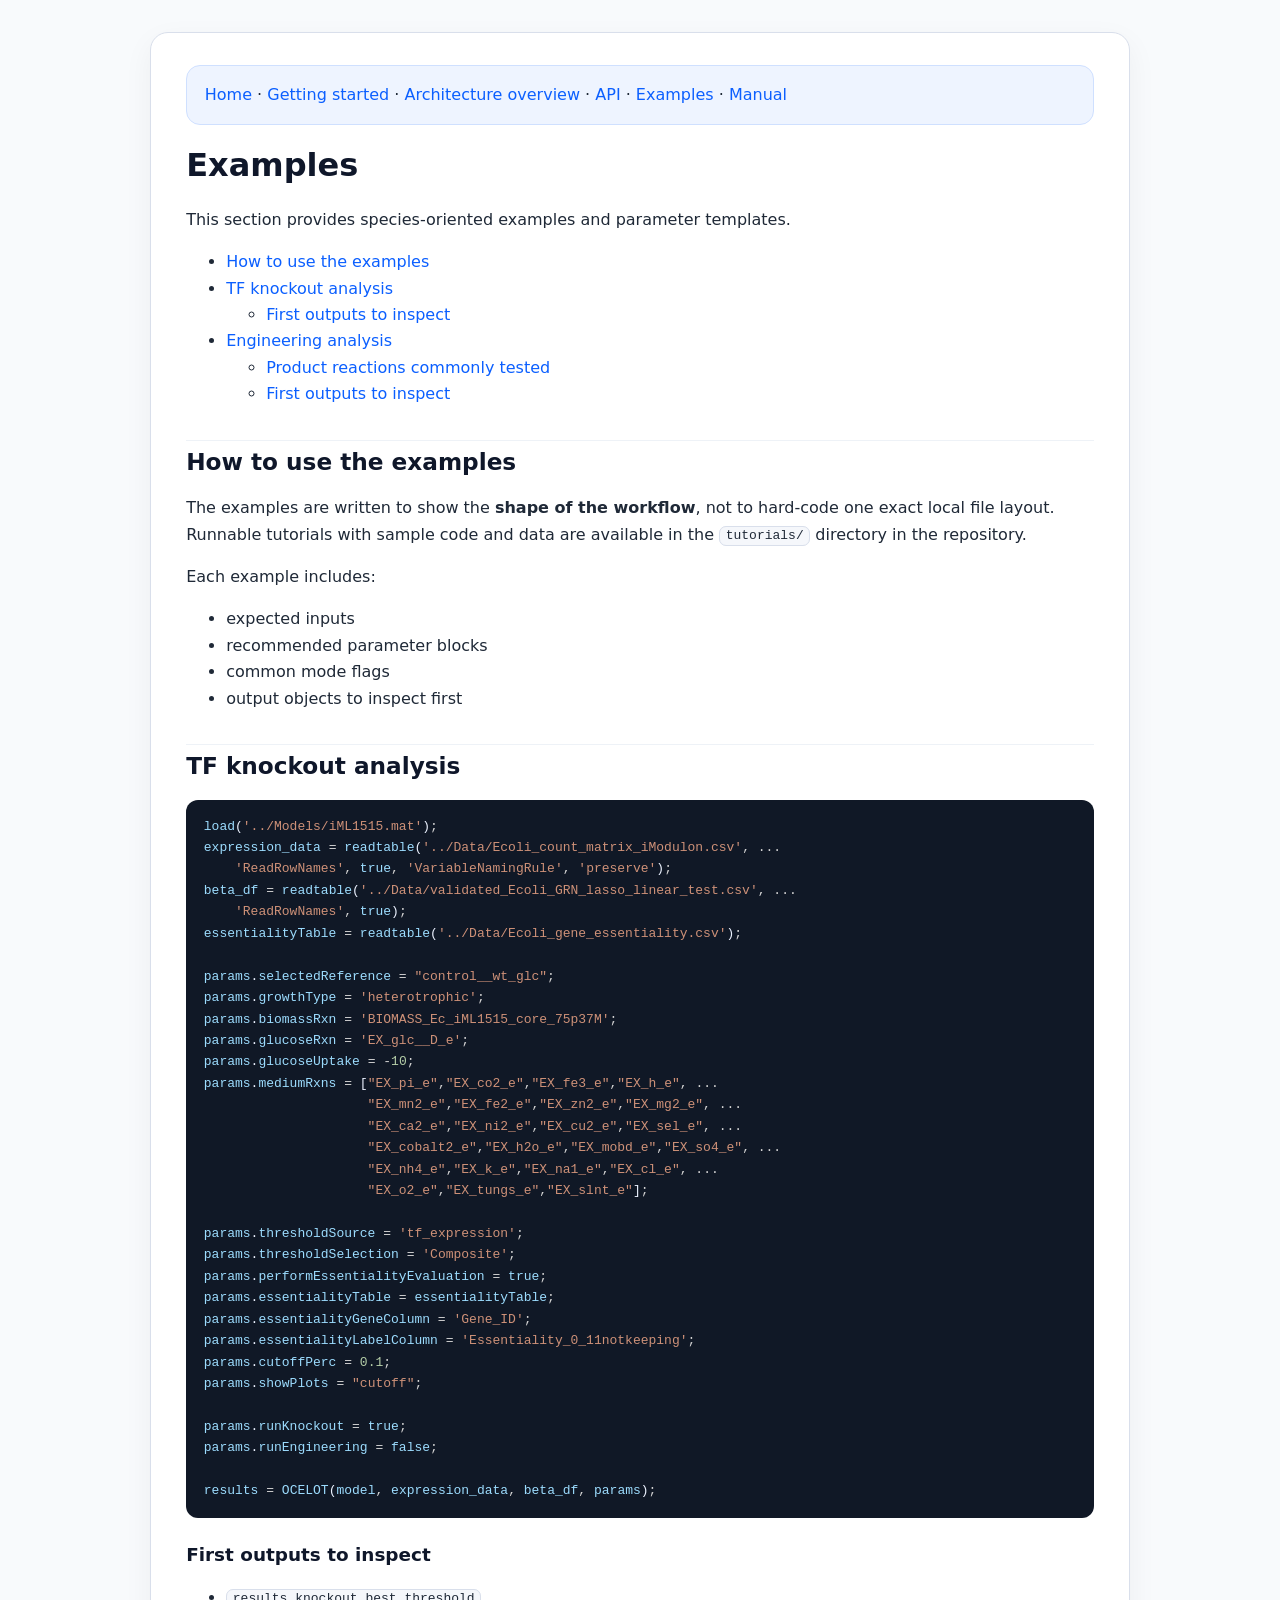
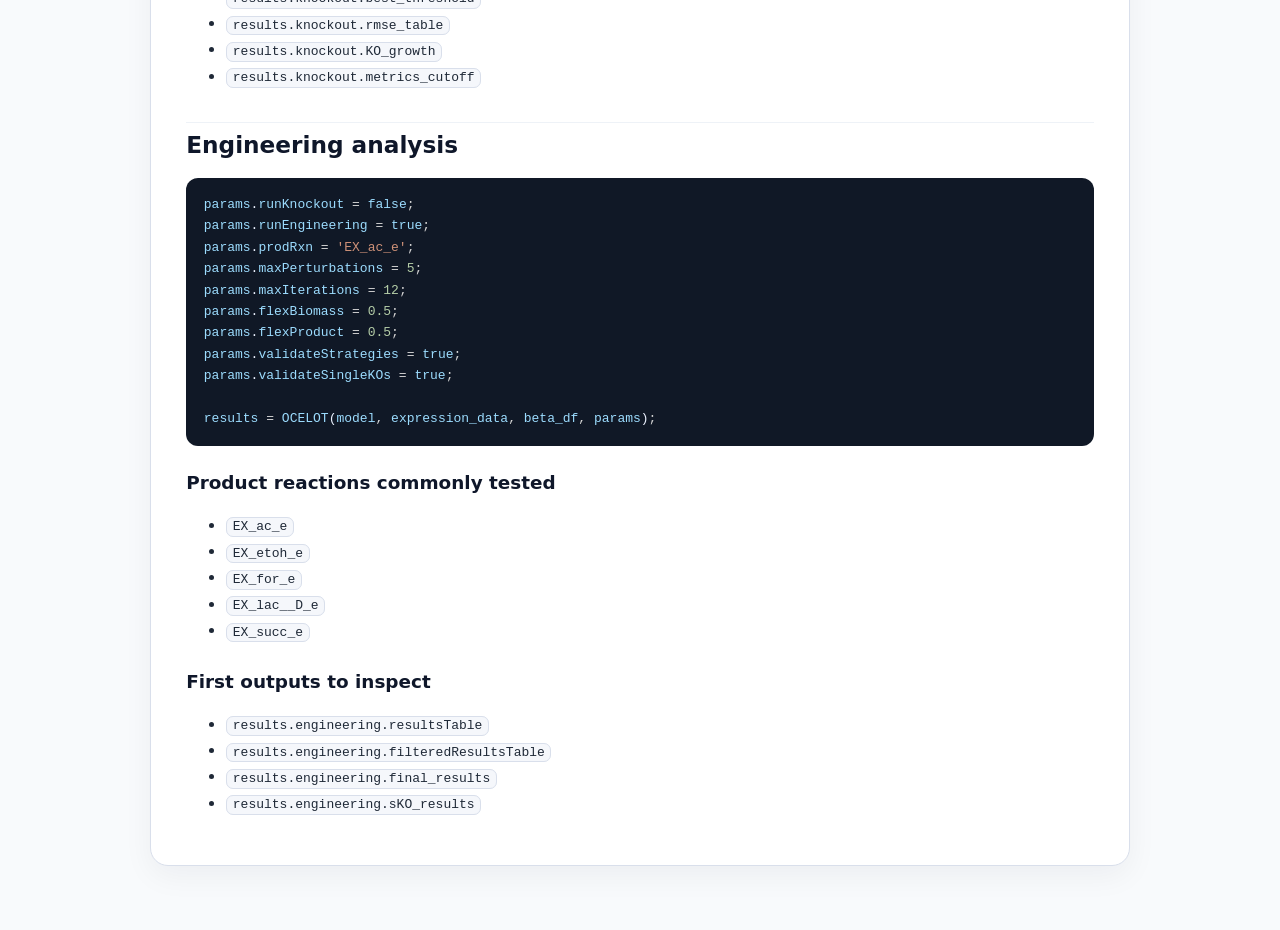
==== docs/examples.html @ 8460e8f6 "feat: upload files" ====
<!DOCTYPE html>
<html xmlns="http://www.w3.org/1999/xhtml" lang="" xml:lang="">
<head>
  <meta charset="utf-8" />
  <meta name="generator" content="pandoc" />
  <meta name="viewport" content="width=device-width, initial-scale=1.0, user-scalable=yes" />
  <title>examples</title>
  <style>
    code{white-space: pre-wrap;}
    span.smallcaps{font-variant: small-caps;}
    div.columns{display: flex; gap: min(4vw, 1.5em);}
    div.column{flex: auto; overflow-x: auto;}
    div.hanging-indent{margin-left: 1.5em; text-indent: -1.5em;}
    /* The extra [class] is a hack that increases specificity enough to
       override a similar rule in reveal.js */
    ul.task-list[class]{list-style: none;}
    ul.task-list li input[type="checkbox"] {
      font-size: inherit;
      width: 0.8em;
      margin: 0 0.8em 0.2em -1.6em;
      vertical-align: middle;
    }
    .display.math{display: block; text-align: center; margin: 0.5rem auto;}
    /* CSS for syntax highlighting */
    pre > code.sourceCode { white-space: pre; position: relative; }
    pre > code.sourceCode > span { line-height: 1.25; }
    pre > code.sourceCode > span:empty { height: 1.2em; }
    .sourceCode { overflow: visible; }
    code.sourceCode > span { color: inherit; text-decoration: inherit; }
    div.sourceCode { margin: 1em 0; }
    pre.sourceCode { margin: 0; }
    @media screen {
    div.sourceCode { overflow: auto; }
    }
    @media print {
    pre > code.sourceCode { white-space: pre-wrap; }
    pre > code.sourceCode > span { display: inline-block; text-indent: -5em; padding-left: 5em; }
    }
    pre.numberSource code
      { counter-reset: source-line 0; }
    pre.numberSource code > span
      { position: relative; left: -4em; counter-increment: source-line; }
    pre.numberSource code > span > a:first-child::before
      { content: counter(source-line);
        position: relative; left: -1em; text-align: right; vertical-align: baseline;
        border: none; display: inline-block;
        -webkit-touch-callout: none; -webkit-user-select: none;
        -khtml-user-select: none; -moz-user-select: none;
        -ms-user-select: none; user-select: none;
        padding: 0 4px; width: 4em;
        color: #aaaaaa;
      }
    pre.numberSource { margin-left: 3em; border-left: 1px solid #aaaaaa;  padding-left: 4px; }
    div.sourceCode
      {   }
    @media screen {
    pre > code.sourceCode > span > a:first-child::before { text-decoration: underline; }
    }
    code span.al { color: #f44747; font-weight: bold; } /* Alert */
    code span.an { color: #4ec9b0; font-style: italic; } /* Annotation */
    code span.at { color: #9cdcfe; } /* Attribute */
    code span.bn { color: #b5cea8; } /* BaseN */
    code span.bu { color: #4ec9b0; } /* BuiltIn */
    code span.cf { color: #c586c0; font-weight: bold; } /* ControlFlow */
    code span.ch { color: #ce9178; } /* Char */
    code span.cn { color: #569cd6; } /* Constant */
    code span.co { color: #6a9955; font-style: italic; } /* Comment */
    code span.cv { color: #6a9955; font-style: italic; } /* CommentVar */
    code span.do { color: #6a9955; font-style: italic; } /* Documentation */
    code span.dt { color: #4ec9b0; } /* DataType */
    code span.dv { color: #b5cea8; } /* DecVal */
    code span.er { color: #f44747; font-weight: bold; } /* Error */
    code span.ex { color: #dcdcaa; } /* Extension */
    code span.fl { color: #b5cea8; } /* Float */
    code span.fu { color: #dcdcaa; } /* Function */
    code span.im { color: #c586c0; } /* Import */
    code span.in { color: #4ec9b0; font-style: italic; } /* Information */
    code span.kw { color: #c586c0; font-weight: bold; } /* Keyword */
    code span.op { color: #d4d4d4; } /* Operator */
    code span.ot { color: #d4d4d4; } /* Other */
    code span.pp { color: #c586c0; } /* Preprocessor */
    code span.sc { color: #d7ba7d; } /* SpecialChar */
    code span.ss { color: #ce9178; } /* SpecialString */
    code span.st { color: #ce9178; } /* String */
    code span.va { color: #9cdcfe; } /* Variable */
    code span.vs { color: #ce9178; } /* VerbatimString */
    code span.wa { color: #dcdcaa; font-style: italic; } /* Warning */
  </style>
  <link rel="stylesheet" href="assets/ocelot-docs.css" />
</head>
<body>
<main>
  
<nav><a href="README.html">Home</a> · <a href="getting-started.html">Getting started</a> · <a href="architecture.html">Architecture overview</a> · <a href="api/index.html">API</a> · <a href="examples.html">Examples</a> · <a href="project-manual.html">Manual</a></nav>

<header id="title-block-header">
<h1 class="title">Examples</h1>
</header>

<p>This section provides species-oriented examples and parameter
templates.</p>

<ul>
<li><a href="#how-to-use-the-examples" id="toc-how-to-use-the-examples">How to use the examples</a></li>
<li><a href="#tf-knockout-analysis" id="toc-tf-knockout-analysis">TF
knockout analysis</a>
<ul>
<li><a href="#first-outputs-to-inspect"
id="toc-first-outputs-to-inspect">First outputs to inspect</a></li>
</ul></li>
<li><a href="#engineering-analysis"
id="toc-engineering-analysis">Engineering analysis</a>
<ul>
<li><a href="#product-reactions-commonly-tested"
id="toc-product-reactions-commonly-tested">Product reactions commonly
tested</a></li>
<li><a href="#first-outputs-to-inspect-1"
id="toc-first-outputs-to-inspect-1">First outputs to inspect</a></li>
</ul></li>
</ul>

<h2 id="how-to-use-the-examples">How to use the examples</h2>
<p>The examples are written to show the <strong>shape of the
workflow</strong>, not to hard-code one exact local file layout.
Runnable tutorials with sample code and data are available in 
the <code>tutorials/</code> directory in the repository. </p>

<p>Each example includes:</p>
<ul>
<li>expected inputs</li>
<li>recommended parameter blocks</li>
<li>common mode flags</li>
<li>output objects to inspect first</li>
</ul>

<h2 id="tf-knockout-analysis">TF knockout analysis</h2>
<div class="sourceCode" id="cb1"><pre
class="sourceCode matlab"><code class="sourceCode matlab"><span id="cb1-1"><a href="#cb1-1" aria-hidden="true" tabindex="-1"></a><span class="va">load</span>(<span class="ss">&#39;../Models/iML1515.mat&#39;</span>)<span class="op">;</span></span>
<span id="cb1-2"><a href="#cb1-2" aria-hidden="true" tabindex="-1"></a><span class="va">expression_data</span> <span class="op">=</span> <span class="va">readtable</span>(<span class="ss">&#39;../Data/Ecoli_count_matrix_iModulon.csv&#39;</span><span class="op">,</span> <span class="op">...</span></span>
<span id="cb1-3"><a href="#cb1-3" aria-hidden="true" tabindex="-1"></a>    <span class="ss">&#39;ReadRowNames&#39;</span><span class="op">,</span> <span class="va">true</span><span class="op">,</span> <span class="ss">&#39;VariableNamingRule&#39;</span><span class="op">,</span> <span class="ss">&#39;preserve&#39;</span>)<span class="op">;</span></span>
<span id="cb1-4"><a href="#cb1-4" aria-hidden="true" tabindex="-1"></a><span class="va">beta_df</span> <span class="op">=</span> <span class="va">readtable</span>(<span class="ss">&#39;../Data/validated_Ecoli_GRN_lasso_linear_test.csv&#39;</span><span class="op">,</span> <span class="op">...</span></span>
<span id="cb1-5"><a href="#cb1-5" aria-hidden="true" tabindex="-1"></a>    <span class="ss">&#39;ReadRowNames&#39;</span><span class="op">,</span> <span class="va">true</span>)<span class="op">;</span></span>
<span id="cb1-6"><a href="#cb1-6" aria-hidden="true" tabindex="-1"></a><span class="va">essentialityTable</span> <span class="op">=</span> <span class="va">readtable</span>(<span class="ss">&#39;../Data/Ecoli_gene_essentiality.csv&#39;</span>)<span class="op">;</span></span>
<span id="cb1-7"><a href="#cb1-7" aria-hidden="true" tabindex="-1"></a></span>
<span id="cb1-8"><a href="#cb1-8" aria-hidden="true" tabindex="-1"></a><span class="va">params</span>.<span class="va">selectedReference</span> <span class="op">=</span> <span class="st">&quot;control__wt_glc&quot;</span><span class="op">;</span></span>
<span id="cb1-9"><a href="#cb1-9" aria-hidden="true" tabindex="-1"></a><span class="va">params</span>.<span class="va">growthType</span> <span class="op">=</span> <span class="ss">&#39;heterotrophic&#39;</span><span class="op">;</span></span>
<span id="cb1-10"><a href="#cb1-10" aria-hidden="true" tabindex="-1"></a><span class="va">params</span>.<span class="va">biomassRxn</span> <span class="op">=</span> <span class="ss">&#39;BIOMASS_Ec_iML1515_core_75p37M&#39;</span><span class="op">;</span></span>
<span id="cb1-11"><a href="#cb1-11" aria-hidden="true" tabindex="-1"></a><span class="va">params</span>.<span class="va">glucoseRxn</span> <span class="op">=</span> <span class="ss">&#39;EX_glc__D_e&#39;</span><span class="op">;</span></span>
<span id="cb1-12"><a href="#cb1-12" aria-hidden="true" tabindex="-1"></a><span class="va">params</span>.<span class="va">glucoseUptake</span> <span class="op">=</span> <span class="op">-</span><span class="fl">10</span><span class="op">;</span></span>
<span id="cb1-13"><a href="#cb1-13" aria-hidden="true" tabindex="-1"></a><span class="va">params</span>.<span class="va">mediumRxns</span> <span class="op">=</span> [<span class="st">&quot;EX_pi_e&quot;</span><span class="op">,</span><span class="st">&quot;EX_co2_e&quot;</span><span class="op">,</span><span class="st">&quot;EX_fe3_e&quot;</span><span class="op">,</span><span class="st">&quot;EX_h_e&quot;</span><span class="op">,</span> <span class="op">...</span></span>
<span id="cb1-14"><a href="#cb1-14" aria-hidden="true" tabindex="-1"></a>                     <span class="st">&quot;EX_mn2_e&quot;</span><span class="op">,</span><span class="st">&quot;EX_fe2_e&quot;</span><span class="op">,</span><span class="st">&quot;EX_zn2_e&quot;</span><span class="op">,</span><span class="st">&quot;EX_mg2_e&quot;</span><span class="op">,</span> <span class="op">...</span></span>
<span id="cb1-15"><a href="#cb1-15" aria-hidden="true" tabindex="-1"></a>                     <span class="st">&quot;EX_ca2_e&quot;</span><span class="op">,</span><span class="st">&quot;EX_ni2_e&quot;</span><span class="op">,</span><span class="st">&quot;EX_cu2_e&quot;</span><span class="op">,</span><span class="st">&quot;EX_sel_e&quot;</span><span class="op">,</span> <span class="op">...</span></span>
<span id="cb1-16"><a href="#cb1-16" aria-hidden="true" tabindex="-1"></a>                     <span class="st">&quot;EX_cobalt2_e&quot;</span><span class="op">,</span><span class="st">&quot;EX_h2o_e&quot;</span><span class="op">,</span><span class="st">&quot;EX_mobd_e&quot;</span><span class="op">,</span><span class="st">&quot;EX_so4_e&quot;</span><span class="op">,</span> <span class="op">...</span></span>
<span id="cb1-17"><a href="#cb1-17" aria-hidden="true" tabindex="-1"></a>                     <span class="st">&quot;EX_nh4_e&quot;</span><span class="op">,</span><span class="st">&quot;EX_k_e&quot;</span><span class="op">,</span><span class="st">&quot;EX_na1_e&quot;</span><span class="op">,</span><span class="st">&quot;EX_cl_e&quot;</span><span class="op">,</span> <span class="op">...</span></span>
<span id="cb1-18"><a href="#cb1-18" aria-hidden="true" tabindex="-1"></a>                     <span class="st">&quot;EX_o2_e&quot;</span><span class="op">,</span><span class="st">&quot;EX_tungs_e&quot;</span><span class="op">,</span><span class="st">&quot;EX_slnt_e&quot;</span>]<span class="op">;</span></span>
<span id="cb1-19"><a href="#cb1-19" aria-hidden="true" tabindex="-1"></a></span>
<span id="cb1-20"><a href="#cb1-20" aria-hidden="true" tabindex="-1"></a><span class="va">params</span>.<span class="va">thresholdSource</span> <span class="op">=</span> <span class="ss">&#39;tf_expression&#39;</span><span class="op">;</span></span>
<span id="cb1-21"><a href="#cb1-21" aria-hidden="true" tabindex="-1"></a><span class="va">params</span>.<span class="va">thresholdSelection</span> <span class="op">=</span> <span class="ss">&#39;Composite&#39;</span><span class="op">;</span></span>
<span id="cb1-22"><a href="#cb1-22" aria-hidden="true" tabindex="-1"></a><span class="va">params</span>.<span class="va">performEssentialityEvaluation</span> <span class="op">=</span> <span class="va">true</span><span class="op">;</span></span>
<span id="cb1-23"><a href="#cb1-23" aria-hidden="true" tabindex="-1"></a><span class="va">params</span>.<span class="va">essentialityTable</span> <span class="op">=</span> <span class="va">essentialityTable</span><span class="op">;</span></span>
<span id="cb1-24"><a href="#cb1-24" aria-hidden="true" tabindex="-1"></a><span class="va">params</span>.<span class="va">essentialityGeneColumn</span> <span class="op">=</span> <span class="ss">&#39;Gene_ID&#39;</span><span class="op">;</span></span>
<span id="cb1-25"><a href="#cb1-25" aria-hidden="true" tabindex="-1"></a><span class="va">params</span>.<span class="va">essentialityLabelColumn</span> <span class="op">=</span> <span class="ss">&#39;Essentiality_0_11notkeeping&#39;</span><span class="op">;</span></span>
<span id="cb1-26"><a href="#cb1-26" aria-hidden="true" tabindex="-1"></a><span class="va">params</span>.<span class="va">cutoffPerc</span> <span class="op">=</span> <span class="fl">0.1</span><span class="op">;</span></span>
<span id="cb1-27"><a href="#cb1-27" aria-hidden="true" tabindex="-1"></a><span class="va">params</span>.<span class="va">showPlots</span> <span class="op">=</span> <span class="st">&quot;cutoff&quot;</span><span class="op">;</span></span>
<span id="cb1-28"><a href="#cb1-28" aria-hidden="true" tabindex="-1"></a></span>
<span id="cb1-29"><a href="#cb1-29" aria-hidden="true" tabindex="-1"></a><span class="va">params</span>.<span class="va">runKnockout</span> <span class="op">=</span> <span class="va">true</span><span class="op">;</span></span>
<span id="cb1-30"><a href="#cb1-30" aria-hidden="true" tabindex="-1"></a><span class="va">params</span>.<span class="va">runEngineering</span> <span class="op">=</span> <span class="va">false</span><span class="op">;</span></span>
<span id="cb1-31"><a href="#cb1-31" aria-hidden="true" tabindex="-1"></a></span>
<span id="cb1-32"><a href="#cb1-32" aria-hidden="true" tabindex="-1"></a><span class="va">results</span> <span class="op">=</span> <span class="va">OCELOT</span>(<span class="va">model</span><span class="op">,</span> <span class="va">expression_data</span><span class="op">,</span> <span class="va">beta_df</span><span class="op">,</span> <span class="va">params</span>)<span class="op">;</span></span></code></pre></div>
<h3 id="first-outputs-to-inspect">First outputs to inspect</h3>
<ul>
<li><code>results.knockout.best_threshold</code></li>
<li><code>results.knockout.rmse_table</code></li>
<li><code>results.knockout.KO_growth</code></li>
<li><code>results.knockout.metrics_cutoff</code></li>
</ul>
<h2 id="engineering-analysis">Engineering analysis</h2>
<div class="sourceCode" id="cb2"><pre
class="sourceCode matlab"><code class="sourceCode matlab"><span id="cb2-1"><a href="#cb2-1" aria-hidden="true" tabindex="-1"></a><span class="va">params</span>.<span class="va">runKnockout</span> <span class="op">=</span> <span class="va">false</span><span class="op">;</span></span>
<span id="cb2-2"><a href="#cb2-2" aria-hidden="true" tabindex="-1"></a><span class="va">params</span>.<span class="va">runEngineering</span> <span class="op">=</span> <span class="va">true</span><span class="op">;</span></span>
<span id="cb2-3"><a href="#cb2-3" aria-hidden="true" tabindex="-1"></a><span class="va">params</span>.<span class="va">prodRxn</span> <span class="op">=</span> <span class="ss">&#39;EX_ac_e&#39;</span><span class="op">;</span></span>
<span id="cb2-4"><a href="#cb2-4" aria-hidden="true" tabindex="-1"></a><span class="va">params</span>.<span class="va">maxPerturbations</span> <span class="op">=</span> <span class="fl">5</span><span class="op">;</span></span>
<span id="cb2-5"><a href="#cb2-5" aria-hidden="true" tabindex="-1"></a><span class="va">params</span>.<span class="va">maxIterations</span> <span class="op">=</span> <span class="fl">12</span><span class="op">;</span></span>
<span id="cb2-6"><a href="#cb2-6" aria-hidden="true" tabindex="-1"></a><span class="va">params</span>.<span class="va">flexBiomass</span> <span class="op">=</span> <span class="fl">0.5</span><span class="op">;</span></span>
<span id="cb2-7"><a href="#cb2-7" aria-hidden="true" tabindex="-1"></a><span class="va">params</span>.<span class="va">flexProduct</span> <span class="op">=</span> <span class="fl">0.5</span><span class="op">;</span></span>
<span id="cb2-8"><a href="#cb2-8" aria-hidden="true" tabindex="-1"></a><span class="va">params</span>.<span class="va">validateStrategies</span> <span class="op">=</span> <span class="va">true</span><span class="op">;</span></span>
<span id="cb2-9"><a href="#cb2-9" aria-hidden="true" tabindex="-1"></a><span class="va">params</span>.<span class="va">validateSingleKOs</span> <span class="op">=</span> <span class="va">true</span><span class="op">;</span></span>
<span id="cb2-10"><a href="#cb2-10" aria-hidden="true" tabindex="-1"></a></span>
<span id="cb2-11"><a href="#cb2-11" aria-hidden="true" tabindex="-1"></a><span class="va">results</span> <span class="op">=</span> <span class="va">OCELOT</span>(<span class="va">model</span><span class="op">,</span> <span class="va">expression_data</span><span class="op">,</span> <span class="va">beta_df</span><span class="op">,</span> <span class="va">params</span>)<span class="op">;</span></span></code></pre></div>
<h3 id="product-reactions-commonly-tested">Product reactions commonly
tested</h3>
<ul>
<li><code>EX_ac_e</code></li>
<li><code>EX_etoh_e</code></li>
<li><code>EX_for_e</code></li>
<li><code>EX_lac__D_e</code></li>
<li><code>EX_succ_e</code></li>
</ul>
<h3 id="first-outputs-to-inspect-1">First outputs to inspect</h3>
<ul>
<li><code>results.engineering.resultsTable</code></li>
<li><code>results.engineering.filteredResultsTable</code></li>
<li><code>results.engineering.final_results</code></li>
<li><code>results.engineering.sKO_results</code></li>
</ul>

</main>
</body>
</html>
---- docs/assets/ocelot-docs.css ----
:root {
  --bg: #0f1320;
  --panel: #ffffff;
  --text: #1f2937;
  --muted: #5b6472;
  --accent: #0b5fff;
  --border: #d9dfeb;
  --code-bg: #f5f7fb;
  --pre-bg: #101826;
  --pre-text: #ecf2ff;
}
html { scroll-behavior: smooth; }
body {
  margin: 0 auto;
  max-width: 980px;
  padding: 2rem 1.25rem 4rem;
  font-family: Inter, system-ui, -apple-system, BlinkMacSystemFont, "Segoe UI", sans-serif;
  color: var(--text);
  background: #f8fafc;
  line-height: 1.65;
}
main { background: var(--panel); border: 1px solid var(--border); border-radius: 18px; padding: 2rem 2.2rem; box-shadow: 0 10px 30px rgba(15, 23, 42, 0.05); }
nav, .navbox { background: #eef4ff; border: 1px solid #cfe0ff; border-radius: 14px; padding: 1rem 1.1rem; margin: 0 0 1.25rem; }
.navbox p { margin: 0.25rem 0; }
h1, h2, h3, h4 { line-height: 1.25; color: #0f172a; }
h1 { font-size: 2rem; margin-top: 0; }
h2 { font-size: 1.45rem; margin-top: 2rem; padding-top: 0.4rem; border-top: 1px solid #eef2f7; }
h3 { font-size: 1.15rem; margin-top: 1.6rem; }
p code, li code, td code { background: var(--code-bg); border: 1px solid var(--border); border-radius: 7px; padding: 0.08rem 0.35rem; }
pre { background: var(--pre-bg); color: var(--pre-text); padding: 1rem 1.1rem; overflow-x: auto; border-radius: 12px; }
pre code { background: transparent; border: 0; color: inherit; padding: 0; }
a { color: var(--accent); text-decoration: none; }
a:hover { text-decoration: underline; }
blockquote { margin: 1rem 0; padding: 0.8rem 1rem; border-left: 4px solid #9bb8ff; background: #f7faff; color: #334155; }
table { border-collapse: collapse; width: 100%; margin: 1rem 0 1.5rem; }
th, td { border: 1px solid var(--border); padding: 0.65rem 0.75rem; text-align: left; vertical-align: top; }
th { background: #f4f7fb; }
hr { border: 0; border-top: 1px solid var(--border); margin: 2rem 0; }
.small { color: var(--muted); font-size: 0.95rem; }
.badge { display: inline-block; padding: 0.2rem 0.55rem; border-radius: 999px; font-size: 0.82rem; background: #e8f0ff; color: #1247b8; margin-right: 0.35rem; }
@media (max-width: 760px) {
  body { padding: 1rem 0.75rem 3rem; }
  main { padding: 1.25rem; }
}
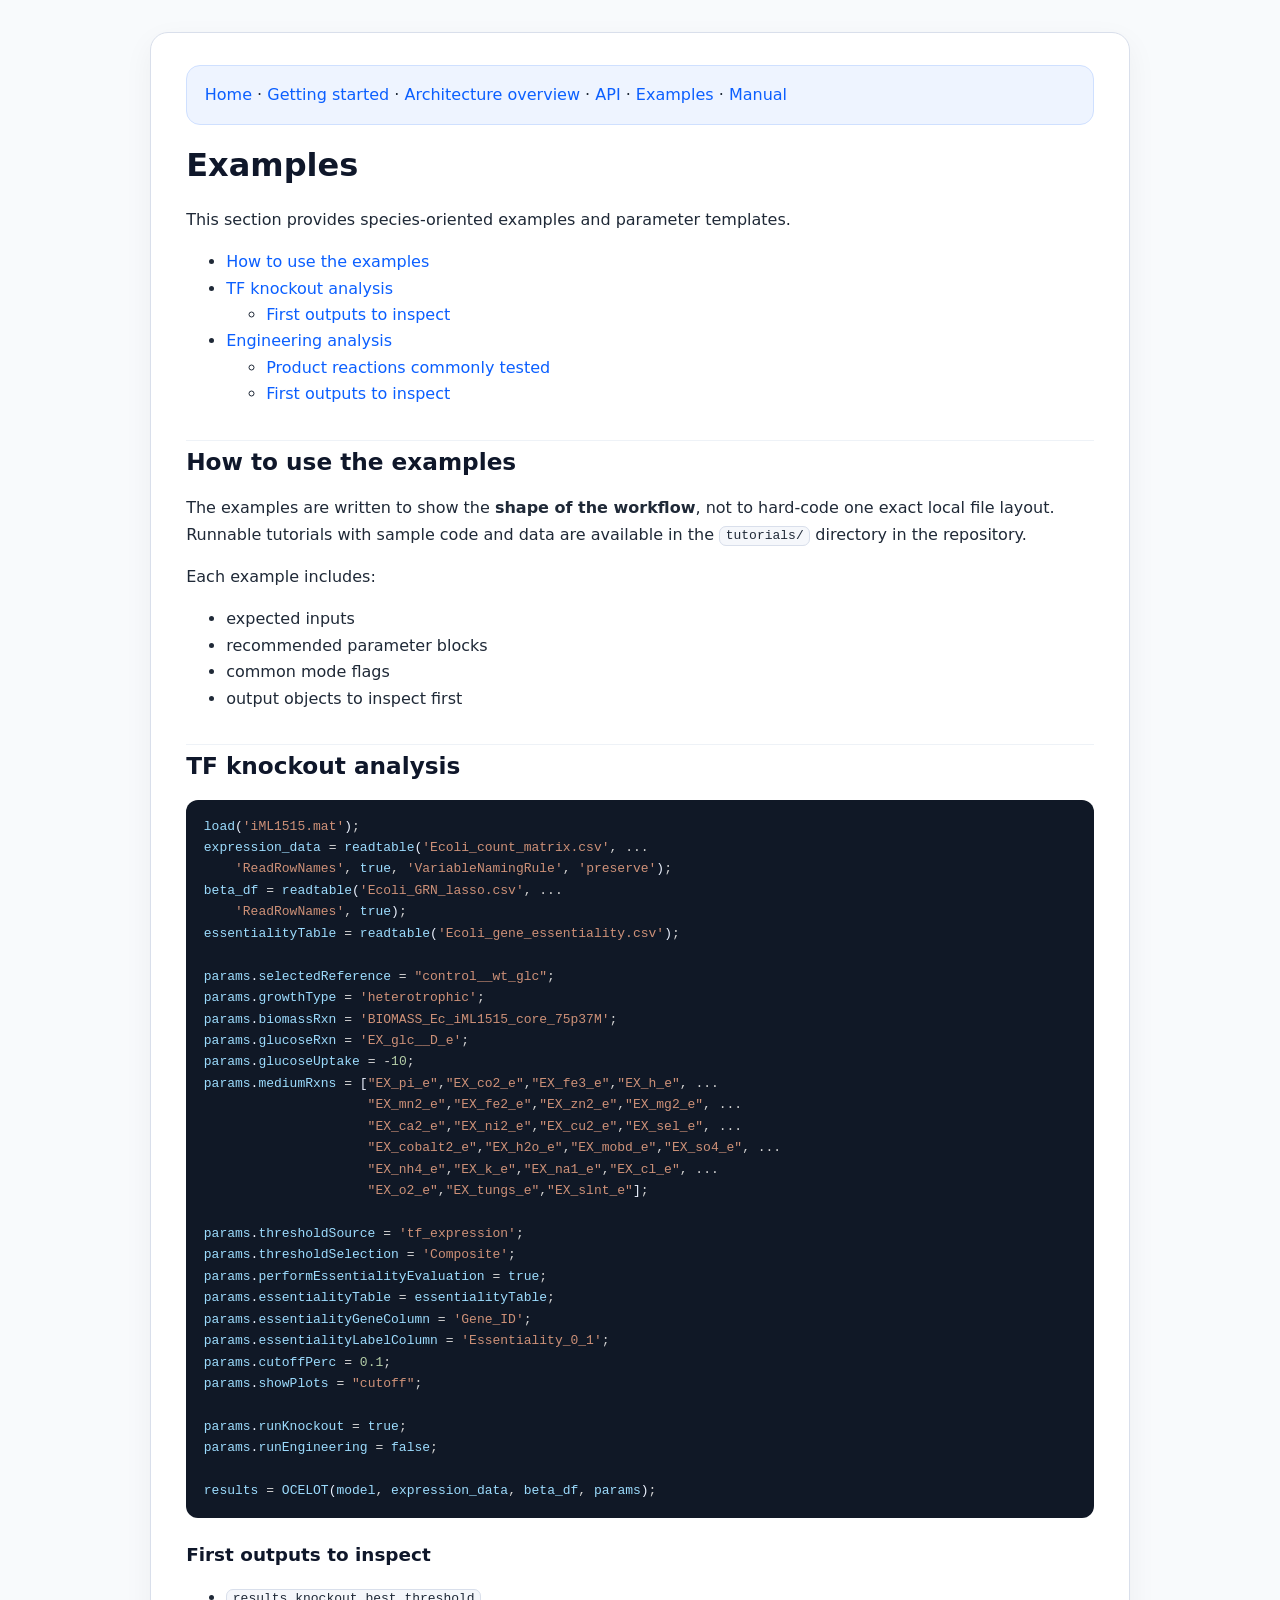
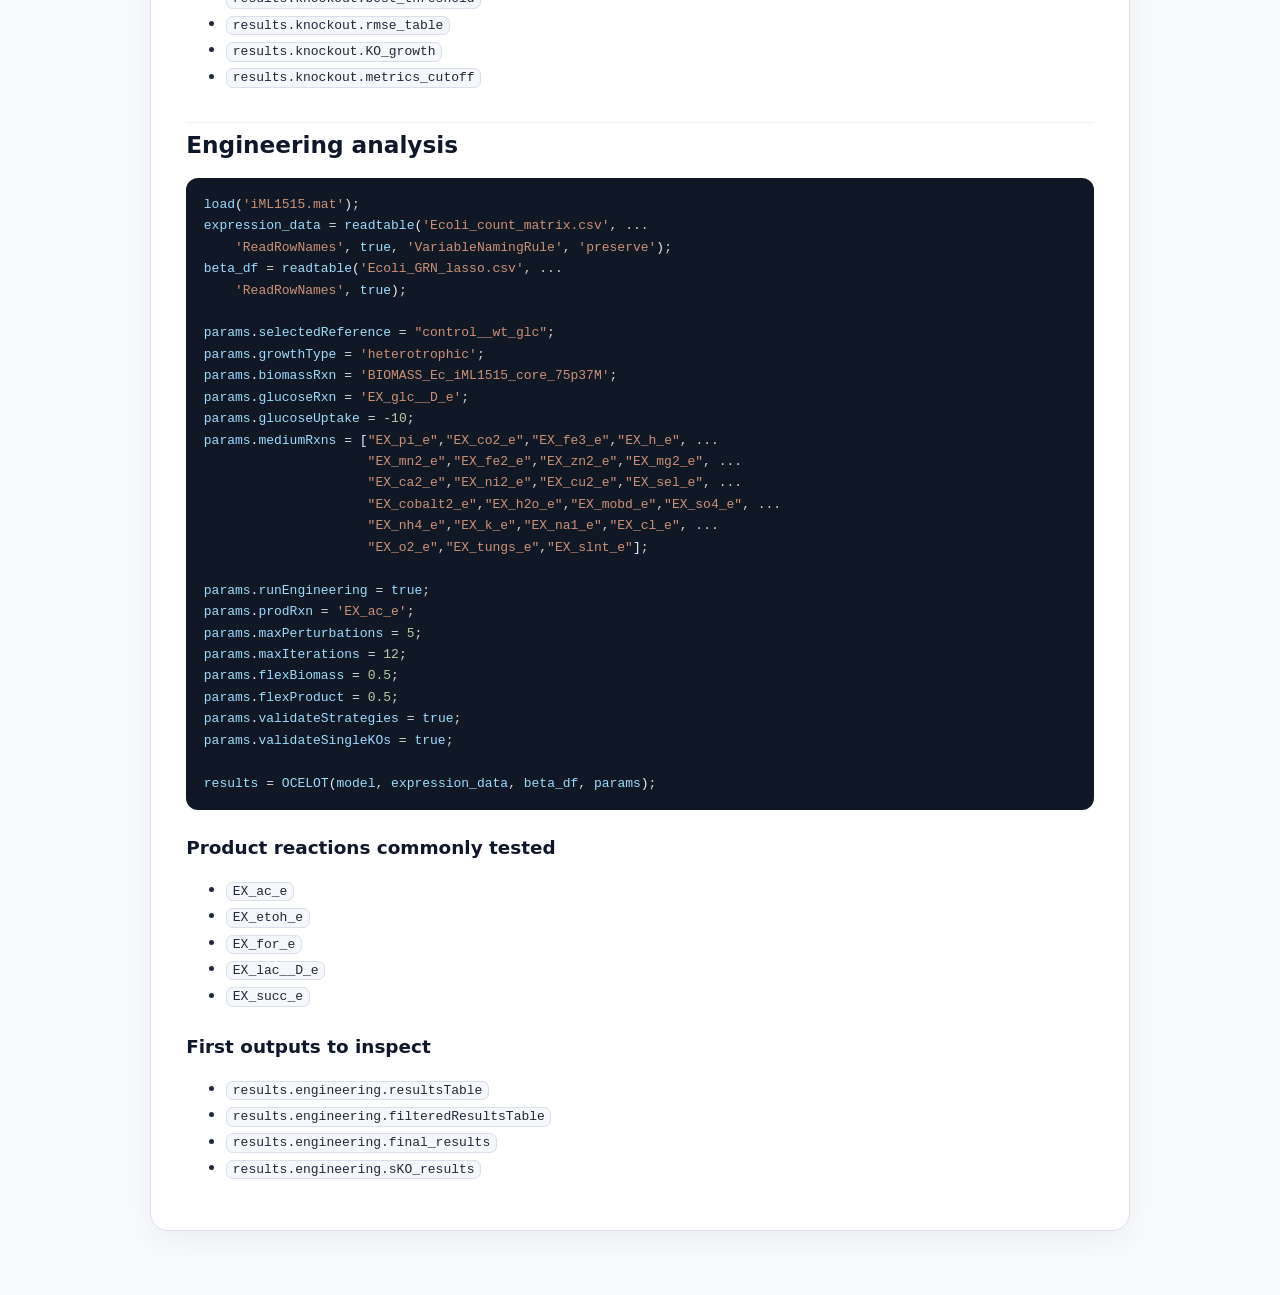
==== commit 4f0050bc: "fix: update files and consistency with manuscript code" ====
--- a/docs/examples.html
+++ b/docs/examples.html
@@ -135,12 +135,12 @@
 
 <h2 id="tf-knockout-analysis">TF knockout analysis</h2>
 <div class="sourceCode" id="cb1"><pre
-class="sourceCode matlab"><code class="sourceCode matlab"><span id="cb1-1"><a href="#cb1-1" aria-hidden="true" tabindex="-1"></a><span class="va">load</span>(<span class="ss">&#39;../Models/iML1515.mat&#39;</span>)<span class="op">;</span></span>
-<span id="cb1-2"><a href="#cb1-2" aria-hidden="true" tabindex="-1"></a><span class="va">expression_data</span> <span class="op">=</span> <span class="va">readtable</span>(<span class="ss">&#39;../Data/Ecoli_count_matrix_iModulon.csv&#39;</span><span class="op">,</span> <span class="op">...</span></span>
+class="sourceCode matlab"><code class="sourceCode matlab"><span id="cb1-1"><a href="#cb1-1" aria-hidden="true" tabindex="-1"></a><span class="va">load</span>(<span class="ss">&#39;iML1515.mat&#39;</span>)<span class="op">;</span></span>
+<span id="cb1-2"><a href="#cb1-2" aria-hidden="true" tabindex="-1"></a><span class="va">expression_data</span> <span class="op">=</span> <span class="va">readtable</span>(<span class="ss">&#39;Ecoli_count_matrix.csv&#39;</span><span class="op">,</span> <span class="op">...</span></span>
 <span id="cb1-3"><a href="#cb1-3" aria-hidden="true" tabindex="-1"></a>    <span class="ss">&#39;ReadRowNames&#39;</span><span class="op">,</span> <span class="va">true</span><span class="op">,</span> <span class="ss">&#39;VariableNamingRule&#39;</span><span class="op">,</span> <span class="ss">&#39;preserve&#39;</span>)<span class="op">;</span></span>
-<span id="cb1-4"><a href="#cb1-4" aria-hidden="true" tabindex="-1"></a><span class="va">beta_df</span> <span class="op">=</span> <span class="va">readtable</span>(<span class="ss">&#39;../Data/validated_Ecoli_GRN_lasso_linear_test.csv&#39;</span><span class="op">,</span> <span class="op">...</span></span>
+<span id="cb1-4"><a href="#cb1-4" aria-hidden="true" tabindex="-1"></a><span class="va">beta_df</span> <span class="op">=</span> <span class="va">readtable</span>(<span class="ss">&#39;Ecoli_GRN_lasso.csv&#39;</span><span class="op">,</span> <span class="op">...</span></span>
 <span id="cb1-5"><a href="#cb1-5" aria-hidden="true" tabindex="-1"></a>    <span class="ss">&#39;ReadRowNames&#39;</span><span class="op">,</span> <span class="va">true</span>)<span class="op">;</span></span>
-<span id="cb1-6"><a href="#cb1-6" aria-hidden="true" tabindex="-1"></a><span class="va">essentialityTable</span> <span class="op">=</span> <span class="va">readtable</span>(<span class="ss">&#39;../Data/Ecoli_gene_essentiality.csv&#39;</span>)<span class="op">;</span></span>
+<span id="cb1-6"><a href="#cb1-6" aria-hidden="true" tabindex="-1"></a><span class="va">essentialityTable</span> <span class="op">=</span> <span class="va">readtable</span>(<span class="ss">&#39;Ecoli_gene_essentiality.csv&#39;</span>)<span class="op">;</span></span>
 <span id="cb1-7"><a href="#cb1-7" aria-hidden="true" tabindex="-1"></a></span>
 <span id="cb1-8"><a href="#cb1-8" aria-hidden="true" tabindex="-1"></a><span class="va">params</span>.<span class="va">selectedReference</span> <span class="op">=</span> <span class="st">&quot;control__wt_glc&quot;</span><span class="op">;</span></span>
 <span id="cb1-9"><a href="#cb1-9" aria-hidden="true" tabindex="-1"></a><span class="va">params</span>.<span class="va">growthType</span> <span class="op">=</span> <span class="ss">&#39;heterotrophic&#39;</span><span class="op">;</span></span>
@@ -159,7 +159,7 @@
 <span id="cb1-22"><a href="#cb1-22" aria-hidden="true" tabindex="-1"></a><span class="va">params</span>.<span class="va">performEssentialityEvaluation</span> <span class="op">=</span> <span class="va">true</span><span class="op">;</span></span>
 <span id="cb1-23"><a href="#cb1-23" aria-hidden="true" tabindex="-1"></a><span class="va">params</span>.<span class="va">essentialityTable</span> <span class="op">=</span> <span class="va">essentialityTable</span><span class="op">;</span></span>
 <span id="cb1-24"><a href="#cb1-24" aria-hidden="true" tabindex="-1"></a><span class="va">params</span>.<span class="va">essentialityGeneColumn</span> <span class="op">=</span> <span class="ss">&#39;Gene_ID&#39;</span><span class="op">;</span></span>
-<span id="cb1-25"><a href="#cb1-25" aria-hidden="true" tabindex="-1"></a><span class="va">params</span>.<span class="va">essentialityLabelColumn</span> <span class="op">=</span> <span class="ss">&#39;Essentiality_0_11notkeeping&#39;</span><span class="op">;</span></span>
+<span id="cb1-25"><a href="#cb1-25" aria-hidden="true" tabindex="-1"></a><span class="va">params</span>.<span class="va">essentialityLabelColumn</span> <span class="op">=</span> <span class="ss">&#39;Essentiality_0_1&#39;</span><span class="op">;</span></span>
 <span id="cb1-26"><a href="#cb1-26" aria-hidden="true" tabindex="-1"></a><span class="va">params</span>.<span class="va">cutoffPerc</span> <span class="op">=</span> <span class="fl">0.1</span><span class="op">;</span></span>
 <span id="cb1-27"><a href="#cb1-27" aria-hidden="true" tabindex="-1"></a><span class="va">params</span>.<span class="va">showPlots</span> <span class="op">=</span> <span class="st">&quot;cutoff&quot;</span><span class="op">;</span></span>
 <span id="cb1-28"><a href="#cb1-28" aria-hidden="true" tabindex="-1"></a></span>
@@ -176,7 +176,24 @@
 </ul>
 <h2 id="engineering-analysis">Engineering analysis</h2>
 <div class="sourceCode" id="cb2"><pre
-class="sourceCode matlab"><code class="sourceCode matlab"><span id="cb2-1"><a href="#cb2-1" aria-hidden="true" tabindex="-1"></a><span class="va">params</span>.<span class="va">runKnockout</span> <span class="op">=</span> <span class="va">false</span><span class="op">;</span></span>
+class="sourceCode matlab"><code class="sourceCode matlab"><span id="cb1-1"><a href="#cb1-1" aria-hidden="true" tabindex="-1"></a><span class="va">load</span>(<span class="ss">&#39;iML1515.mat&#39;</span>)<span class="op">;</span></span>
+<span id="cb1-2"><a href="#cb1-2" aria-hidden="true" tabindex="-1"></a><span class="va">expression_data</span> <span class="op">=</span> <span class="va">readtable</span>(<span class="ss">&#39;Ecoli_count_matrix.csv&#39;</span><span class="op">,</span> <span class="op">...</span></span>
+<span id="cb1-3"><a href="#cb1-3" aria-hidden="true" tabindex="-1"></a>    <span class="ss">&#39;ReadRowNames&#39;</span><span class="op">,</span> <span class="va">true</span><span class="op">,</span> <span class="ss">&#39;VariableNamingRule&#39;</span><span class="op">,</span> <span class="ss">&#39;preserve&#39;</span>)<span class="op">;</span></span>
+<span id="cb1-4"><a href="#cb1-4" aria-hidden="true" tabindex="-1"></a><span class="va">beta_df</span> <span class="op">=</span> <span class="va">readtable</span>(<span class="ss">&#39;Ecoli_GRN_lasso.csv&#39;</span><span class="op">,</span> <span class="op">...</span></span>
+<span id="cb1-5"><a href="#cb1-5" aria-hidden="true" tabindex="-1"></a>    <span class="ss">&#39;ReadRowNames&#39;</span><span class="op">,</span> <span class="va">true</span>)<span class="op">;</span></span>
+<span id="cb1-7"><a href="#cb1-7" aria-hidden="true" tabindex="-1"></a></span>
+<span id="cb1-8"><a href="#cb1-8" aria-hidden="true" tabindex="-1"></a><span class="va">params</span>.<span class="va">selectedReference</span> <span class="op">=</span> <span class="st">&quot;control__wt_glc&quot;</span><span class="op">;</span></span>
+<span id="cb1-9"><a href="#cb1-9" aria-hidden="true" tabindex="-1"></a><span class="va">params</span>.<span class="va">growthType</span> <span class="op">=</span> <span class="ss">&#39;heterotrophic&#39;</span><span class="op">;</span></span>
+<span id="cb1-10"><a href="#cb1-10" aria-hidden="true" tabindex="-1"></a><span class="va">params</span>.<span class="va">biomassRxn</span> <span class="op">=</span> <span class="ss">&#39;BIOMASS_Ec_iML1515_core_75p37M&#39;</span><span class="op">;</span></span>
+<span id="cb1-11"><a href="#cb1-11" aria-hidden="true" tabindex="-1"></a><span class="va">params</span>.<span class="va">glucoseRxn</span> <span class="op">=</span> <span class="ss">&#39;EX_glc__D_e&#39;</span><span class="op">;</span></span>
+<span id="cb1-12"><a href="#cb1-12" aria-hidden="true" tabindex="-1"></a><span class="va">params</span>.<span class="va">glucoseUptake</span> <span class="op">=</span> <span class="op">-</span><span class="fl">10</span><span class="op">;</span></span>
+<span id="cb1-13"><a href="#cb1-13" aria-hidden="true" tabindex="-1"></a><span class="va">params</span>.<span class="va">mediumRxns</span> <span class="op">=</span> [<span class="st">&quot;EX_pi_e&quot;</span><span class="op">,</span><span class="st">&quot;EX_co2_e&quot;</span><span class="op">,</span><span class="st">&quot;EX_fe3_e&quot;</span><span class="op">,</span><span class="st">&quot;EX_h_e&quot;</span><span class="op">,</span> <span class="op">...</span></span>
+<span id="cb1-14"><a href="#cb1-14" aria-hidden="true" tabindex="-1"></a>                     <span class="st">&quot;EX_mn2_e&quot;</span><span class="op">,</span><span class="st">&quot;EX_fe2_e&quot;</span><span class="op">,</span><span class="st">&quot;EX_zn2_e&quot;</span><span class="op">,</span><span class="st">&quot;EX_mg2_e&quot;</span><span class="op">,</span> <span class="op">...</span></span>
+<span id="cb1-15"><a href="#cb1-15" aria-hidden="true" tabindex="-1"></a>                     <span class="st">&quot;EX_ca2_e&quot;</span><span class="op">,</span><span class="st">&quot;EX_ni2_e&quot;</span><span class="op">,</span><span class="st">&quot;EX_cu2_e&quot;</span><span class="op">,</span><span class="st">&quot;EX_sel_e&quot;</span><span class="op">,</span> <span class="op">...</span></span>
+<span id="cb1-16"><a href="#cb1-16" aria-hidden="true" tabindex="-1"></a>                     <span class="st">&quot;EX_cobalt2_e&quot;</span><span class="op">,</span><span class="st">&quot;EX_h2o_e&quot;</span><span class="op">,</span><span class="st">&quot;EX_mobd_e&quot;</span><span class="op">,</span><span class="st">&quot;EX_so4_e&quot;</span><span class="op">,</span> <span class="op">...</span></span>
+<span id="cb1-17"><a href="#cb1-17" aria-hidden="true" tabindex="-1"></a>                     <span class="st">&quot;EX_nh4_e&quot;</span><span class="op">,</span><span class="st">&quot;EX_k_e&quot;</span><span class="op">,</span><span class="st">&quot;EX_na1_e&quot;</span><span class="op">,</span><span class="st">&quot;EX_cl_e&quot;</span><span class="op">,</span> <span class="op">...</span></span>
+<span id="cb1-18"><a href="#cb1-18" aria-hidden="true" tabindex="-1"></a>                     <span class="st">&quot;EX_o2_e&quot;</span><span class="op">,</span><span class="st">&quot;EX_tungs_e&quot;</span><span class="op">,</span><span class="st">&quot;EX_slnt_e&quot;</span>]<span class="op">;</span></span>
+<span id="cb1-19"><a href="#cb1-19" aria-hidden="true" tabindex="-1"></a></span>
 <span id="cb2-2"><a href="#cb2-2" aria-hidden="true" tabindex="-1"></a><span class="va">params</span>.<span class="va">runEngineering</span> <span class="op">=</span> <span class="va">true</span><span class="op">;</span></span>
 <span id="cb2-3"><a href="#cb2-3" aria-hidden="true" tabindex="-1"></a><span class="va">params</span>.<span class="va">prodRxn</span> <span class="op">=</span> <span class="ss">&#39;EX_ac_e&#39;</span><span class="op">;</span></span>
 <span id="cb2-4"><a href="#cb2-4" aria-hidden="true" tabindex="-1"></a><span class="va">params</span>.<span class="va">maxPerturbations</span> <span class="op">=</span> <span class="fl">5</span><span class="op">;</span></span>
